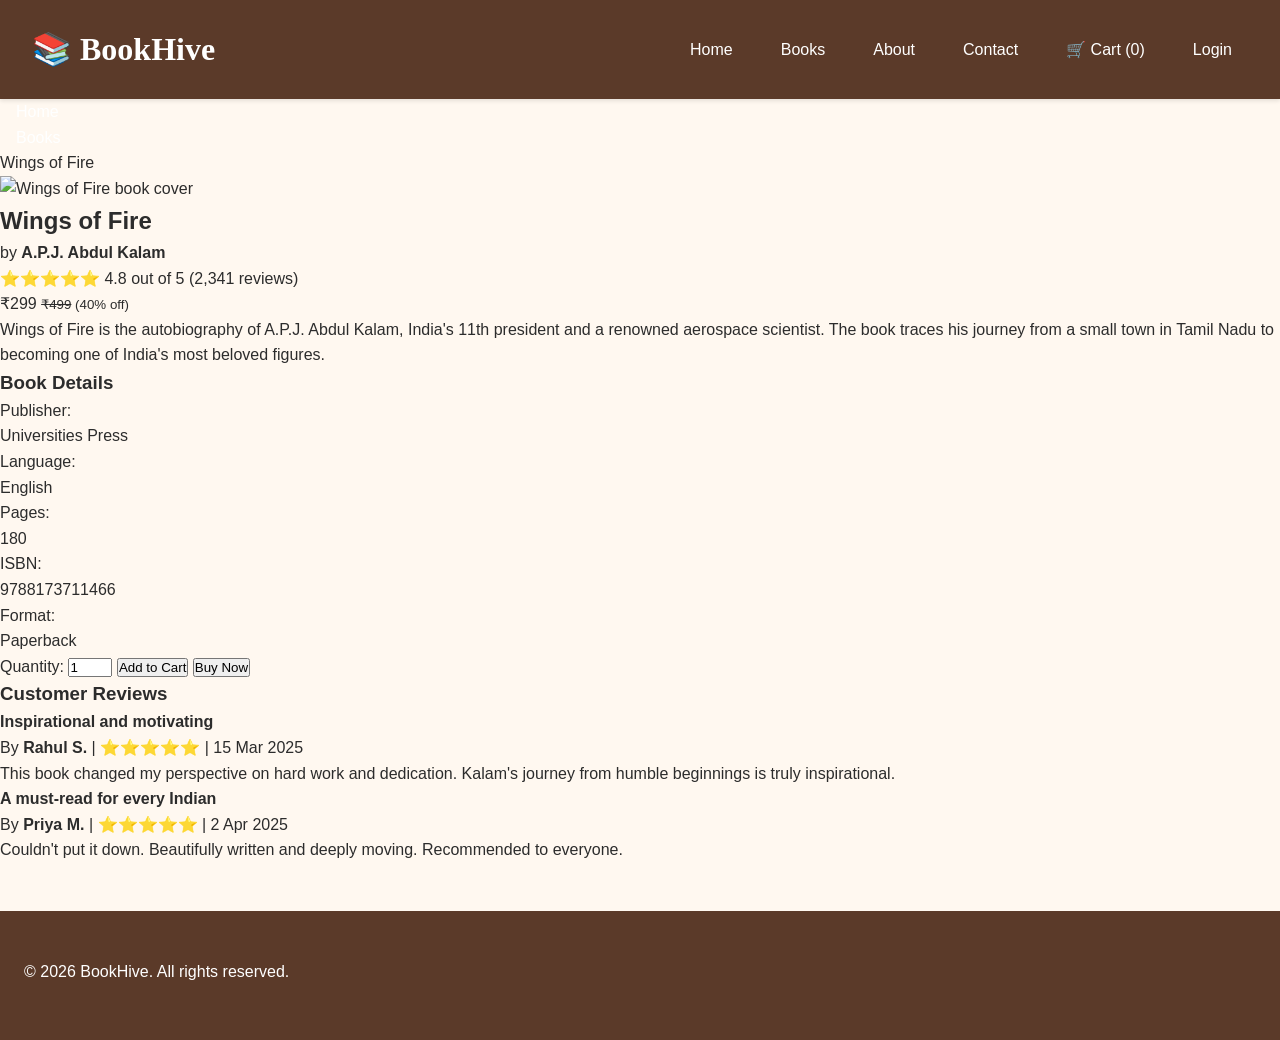
==== book.html @ 2920d227 "first halve before adding js components only html and css structure" ====
<!DOCTYPE html>
<html lang="en">
<head>
    <meta charset="UTF-8">
    <meta name="viewport" content="width=device-width, initial-scale=1.0">
    <title>Wings of Fire - BookHive</title>
        <link rel="icon" href="images/favicon.ico">
    <link rel="stylesheet" href="css/style.css">
    <link rel="stylesheet" href="css/books.css">
    <link rel="stylesheet" href="css/responsive.css">
</head>
<body>
 
    <header>
        <h1>📚 BookHive</h1>
        <nav>
            <a href="index.html">Home</a>
            <a href="books.html">Books</a>
            <a href="about.html">About</a>
            <a href="contact.html">Contact</a>
            <a href="cart.html">🛒 Cart (0)</a>
            <a href="login.html">Login</a>
        </nav>
    </header>
 
    <main>
        <!-- Breadcrumb navigation using a list -->
        <nav class="breadcrumb">
            <ol>
                <li><a href="index.html">Home</a></li>
                <li><a href="books.html">Books</a></li>
                <li>Wings of Fire</li>
            </ol>
        </nav>
 
        <article class="book-detail">
 
            <div class="book-image">
                <img src="images/books/wings-of-fire.jpg" alt="Wings of Fire book cover">
            </div>
 
            <div class="book-info">
                <h2>Wings of Fire</h2>
                <p class="author">by <strong>A.P.J. Abdul Kalam</strong></p>
 
                <div class="rating">
                    ⭐⭐⭐⭐⭐ 4.8 out of 5 (2,341 reviews)
                </div>
 
                <p class="price">₹299 <small><s>₹499</s> (40% off)</small></p>
 
                <p class="description">
                    Wings of Fire is the autobiography of A.P.J. Abdul Kalam, India's
                    11th president and a renowned aerospace scientist. The book traces
                    his journey from a small town in Tamil Nadu to becoming one of
                    India's most beloved figures.
                </p>
 
                <!-- Book details using a description list -->
                <h3>Book Details</h3>
                <dl class="book-details">
                    <dt>Publisher:</dt>
                    <dd>Universities Press</dd>
 
                    <dt>Language:</dt>
                    <dd>English</dd>
 
                    <dt>Pages:</dt>
                    <dd>180</dd>
 
                    <dt>ISBN:</dt>
                    <dd>9788173711466</dd>
 
                    <dt>Format:</dt>
                    <dd>Paperback</dd>
                </dl>
 
                <!-- Quantity and add to cart -->
                <div class="purchase-actions">
                    <label for="quantity">Quantity:</label>
                    <input type="number" id="quantity" value="1" min="1" max="10">
                    <button class="btn-primary">Add to Cart</button>
                    <button class="btn-secondary">Buy Now</button>
                </div>
            </div>
        </article>
 
        <!-- Reviews section -->
        <section class="reviews">
            <h3>Customer Reviews</h3>
 
            <article class="review">
                <h4>Inspirational and motivating</h4>
                <p class="reviewer">By <strong>Rahul S.</strong> | ⭐⭐⭐⭐⭐ | 15 Mar 2025</p>
                <p>This book changed my perspective on hard work and dedication. Kalam's
                journey from humble beginnings is truly inspirational.</p>
            </article>
 
            <article class="review">
                <h4>A must-read for every Indian</h4>
                <p class="reviewer">By <strong>Priya M.</strong> | ⭐⭐⭐⭐⭐ | 2 Apr 2025</p>
                <p>Couldn't put it down. Beautifully written and deeply moving.
                Recommended to everyone.</p>
            </article>
        </section>
 
    </main>
 
    <footer>
        <p>&copy; 2026 BookHive. All rights reserved.</p>
    </footer>
 
</body>
</html>
---- css/style.css ----
* {
    margin: 0;
    padding: 0;
    box-sizing: border-box;
}
 
html {
    font-size: 16px;
}
 
body {
    font-family: 'Inter', Arial, sans-serif;
    color: #2C2C2C;
    background-color: #FFF8F0;
    line-height: 1.6;
}
:root {
    /* Colors */
    --primary: #5B3A29;
    --accent: #F4A261;
    --bg: #FFF8F0;
    --text-dark: #2C2C2C;
    --text-muted: #6B6B6B;
    --success: #2E7D32;
    --error: #C62828;
    --white: #FFFFFF;
    --light-gray: #F5F5F5;
 
    /* Spacing */
    --space-xs: 0.5rem;   /* 8px */
    --space-sm: 1rem;     /* 16px */
    --space-md: 1.5rem;   /* 24px */
    --space-lg: 2rem;     /* 32px */
    --space-xl: 3rem;     /* 48px */
 
    /* Other */
    --border-radius: 8px;
    --max-width: 1200px;
    --shadow-sm: 0 2px 4px rgba(0,0,0,0.1);
    --shadow-md: 0 4px 12px rgba(0,0,0,0.15);
}
/*header part*/
header {
    background-color: var(--primary);
    color: var(--white);
    padding: var(--space-md) var(--space-lg);
    box-shadow: var(--shadow-sm);
    position: sticky;
    top: 0;
    z-index: 100;
    display: flex;
    justify-content: space-between;
    align-items: center;
    flex-wrap: wrap;
    gap: var(--space-md);
}
 
header h1 {
    font-family: 'Playfair Display', Georgia, serif;
    font-size: 2rem;
    margin-bottom: 0;
} 

nav {
    display: flex;
    gap: var(--space-sm);
    flex-wrap: wrap;
}
 
nav a {
    color: var(--white);
    text-decoration: none;
    padding: var(--space-xs) var(--space-sm);
    border-radius: 4px;
    transition: all 0.3s;
}
 
nav a:hover {
    background-color: var(--accent);
    color: var(--primary);
}


 
.btn {
    background-color: var(--accent);
    padding: var(--space-sm) var(--space-md);
    border-radius: var(--border-radius);
}
/*hero part*/
.hero {
    background: linear-gradient(135deg, #5B3A29 0%, #8B5E3C 100%);
    color: var(--white);
    text-align: center;
    padding: var(--space-xl) var(--space-md);
    min-height: 400px;
    display: flex;
    flex-direction: column;
    justify-content: center;
    align-items: center;
}
 
.hero h2 {
    font-family: 'Playfair Display', Georgia, serif;
    font-size: 3rem;
    margin-bottom: var(--space-sm);
}
 
.hero p {
    font-size: 1.25rem;
    margin-bottom: var(--space-lg);
    opacity: 0.9;
}
 
.hero .btn {
    background-color: var(--accent);
    color: var(--primary);
    padding: var(--space-sm) var(--space-lg);
    border-radius: var(--border-radius);
    text-decoration: none;
    font-weight: bold;
    transition: transform 0.2s, box-shadow 0.2s;
}
 
.hero .btn:hover {
    transform: translateY(-2px);
    box-shadow: var(--shadow-md);
}
/*featured book*/
.featured {
    padding: var(--space-xl) var(--space-md);
    max-width: var(--max-width);
    margin: 0 auto;
}
 
.featured h2 {
    font-family: 'Playfair Display', Georgia, serif;
    font-size: 2.5rem;
    color: var(--primary);
    text-align: center;
    margin-bottom: var(--space-lg);
}
 
/* MAKE FEATURED INTO A FLEXBOX CONTAINER */
.featured {
    display: flex;
    flex-wrap: wrap;
    justify-content: center;
    gap: var(--space-lg);
}

.book-grid {
    display: flex;
    flex-wrap: wrap;
    justify-content: center;
    gap: var(--space-lg);
    margin-top: var(--space-lg);
}
 
.book-card {
    background: var(--white);
    border-radius: var(--border-radius);
    padding: var(--space-md);
    box-shadow: var(--shadow-sm);
    text-align: center;
    transition: transform 0.3s, box-shadow 0.3s;
    flex: 1 1 250px;
    max-width: 280px;
}
 
.book-card:hover {
    transform: translateY(-5px);
    box-shadow: var(--shadow-md);
}
 
.book-card img {
    width: 100%;
    height: 250px;
    object-fit: cover;
    border-radius: 4px;
    margin-bottom: var(--space-sm);
}
 
.book-card h3 {
    font-family: 'Playfair Display', Georgia, serif;
    color: var(--primary);
    margin-bottom: var(--space-xs);
}
 
.book-card .author {
    color: var(--text-muted);
    margin-bottom: var(--space-sm);
}
 
.book-card .price {
    font-size: 1.5rem;
    font-weight: bold;
    color: var(--accent);
    margin-bottom: var(--space-sm);
}
 
.book-card button {
    background-color: var(--primary);
    color: var(--white);
    border: none;
    padding: var(--space-sm) var(--space-md);
    border-radius: var(--border-radius);
    cursor: pointer;
    width: 100%;
    transition: background-color 0.3s;
}
 
.book-card button:hover {
    background-color: #8B5E3C;
}
/*footer part*/
footer {
    background-color: var(--primary);
    color: var(--white);
    padding: var(--space-xl) var(--space-md);
    margin-top: var(--space-xl);
}
footer p {
    margin-bottom: var(--space-xs);
}
 
footer a {
    color: var(--accent);
    text-decoration: none;
    margin: 0 var(--space-xs);
}
 
footer a:hover {
    text-decoration: underline;
}
 
.footer-content {
    display: flex;
    flex-wrap: wrap;
    gap: var(--space-lg);
    max-width: var(--max-width);
    margin: 0 auto;
}
 
.footer-column {
    flex: 1 1 200px;
}
 
.footer-column h4 {
    font-family: 'Playfair Display', Georgia, serif;
    margin-bottom: var(--space-md);
    color: var(--accent);
}
 
.footer-column ul {
    list-style: none;
}
 
.footer-column li {
    margin-bottom: var(--space-xs);
}
 
.footer-column a {
    color: var(--white);
    text-decoration: none;
    transition: color 0.3s;
}
 
.footer-column a:hover {
    color: var(--accent);
}
 
.footer-bottom {
    text-align: center;
    padding-top: var(--space-lg);
    margin-top: var(--space-lg);
    border-top: 1px solid rgba(255,255,255,0.2);
}
/*category*/
.categories {
    background-color: var(--light-gray);
    padding: var(--space-xl) var(--space-md);
}
 
.categories h2 {
    font-family: 'Playfair Display', Georgia, serif;
    font-size: 2.5rem;
    color: var(--primary);
    text-align: center;
    margin-bottom: var(--space-lg);
    max-width: var(--max-width);
    margin-left: auto;
    margin-right: auto;
}
 
.category-list-container {
    display: flex;
    flex-wrap: wrap;
    justify-content: center;
    gap: var(--space-md);
    max-width: var(--max-width);
    margin: 0 auto;
}
 
.category {
    background: var(--white);
    padding: var(--space-lg);
    border-radius: var(--border-radius);
    text-align: center;
    box-shadow: var(--shadow-sm);
    flex: 1 1 200px;
    max-width: 240px;
    cursor: pointer;
    transition: all 0.3s;
}
 
.category:hover {
    background-color: var(--accent);
    color: var(--primary);
    transform: scale(1.05);
}
 
.category h3 {
    font-family: 'Playfair Display', Georgia, serif;
    margin-bottom: var(--space-sm);
}
/* ===========================
   ANIMATIONS
   =========================== */
 
/* Fade in on page load */
@keyframes fadeIn {
    from {
        opacity: 0;
        transform: translateY(20px);
    }
    to {
        opacity: 1;
        transform: translateY(0);
    }
}
 
.hero h2,
.hero p,
.hero .btn {
    animation: fadeIn 0.8s ease-out forwards;
}
 
.hero p {
    animation-delay: 0.2s;
    opacity: 0;
}
 
.hero .btn {
    animation-delay: 0.4s;
    opacity: 0;
}
 
/* Pulse for sale tags */
@keyframes pulse {
    0%, 100% { transform: scale(1); }
    50% { transform: scale(1.05); }
}
 
.sale-tag {
    background: var(--error);
    color: var(--white);
    padding: 4px 8px;
    border-radius: 4px;
    font-size: 0.8rem;
    display: inline-block;
    animation: pulse 2s infinite;
}
 
/* Loading spinner */
@keyframes spin {
    from { transform: rotate(0deg); }
    to { transform: rotate(360deg); }
}
 
.spinner {
    width: 40px;
    height: 40px;
    border: 4px solid #f3f3f3;
    border-top-color: var(--primary);
    border-radius: 50%;
    animation: spin 1s linear infinite;
    margin: var(--space-lg) auto;
}
---- css/responsive.css ----
/* ===========================
   RESPONSIVE DESIGN
   =========================== */
 
/* ===========================
   TABLET (768px and below)
   =========================== */
@media (max-width: 768px) {
 
    /* Header - stack on mobile */
    header {
        flex-direction: column;
        text-align: center;
        gap: var(--space-sm);
    }
 
    header h1 {
        font-size: 1.5rem;
    }
 
    nav {
        justify-content: center;
        gap: var(--space-xs);
    }
 
    nav a {
        font-size: 0.9rem;
        padding: 4px 8px;
    }
 
    /* Hero - smaller text */
    .hero h2 {
        font-size: 2rem;
    }
 
    .hero p {
        font-size: 1rem;
    }
 
    .hero {
        padding: var(--space-lg) var(--space-md);
        min-height: 300px;
    }
 
    /* Featured books - tighter grid */
    .featured h2 {
        font-size: 2rem;
    }
 
    /* Filters - stack on mobile */
    .filter-controls {
        flex-direction: column;
    }
 
    /* Cart table - hide some columns on mobile */
    .cart-table thead {
        display: none;
    }
 
    .cart-table tbody tr {
        display: block;
        margin-bottom: var(--space-md);
        background: var(--white);
        padding: var(--space-md);
        border-radius: var(--border-radius);
    }
 
    .cart-table td {
        display: block;
        text-align: left;
        padding: var(--space-xs) 0;
    }
}
 
/* ===========================
   MOBILE (480px and below)
   =========================== */
@media (max-width: 480px) {
 
    /* Even tighter on phones */
    header h1 {
        font-size: 1.25rem;
    }
 
    .hero h2 {
        font-size: 1.5rem;
    }
 
    .book-card img {
        height: 180px;
    }
 
    .footer-content {
        flex-direction: column;
        text-align: center;
    }
}
 
/* ===========================
   LARGE DESKTOPS (1400px+)
   =========================== */
@media (min-width: 1400px) {
 
    .hero h2 {
        font-size: 4rem;
    }
 
    .featured h2,
    .categories h2 {
        font-size: 3rem;
    }
}
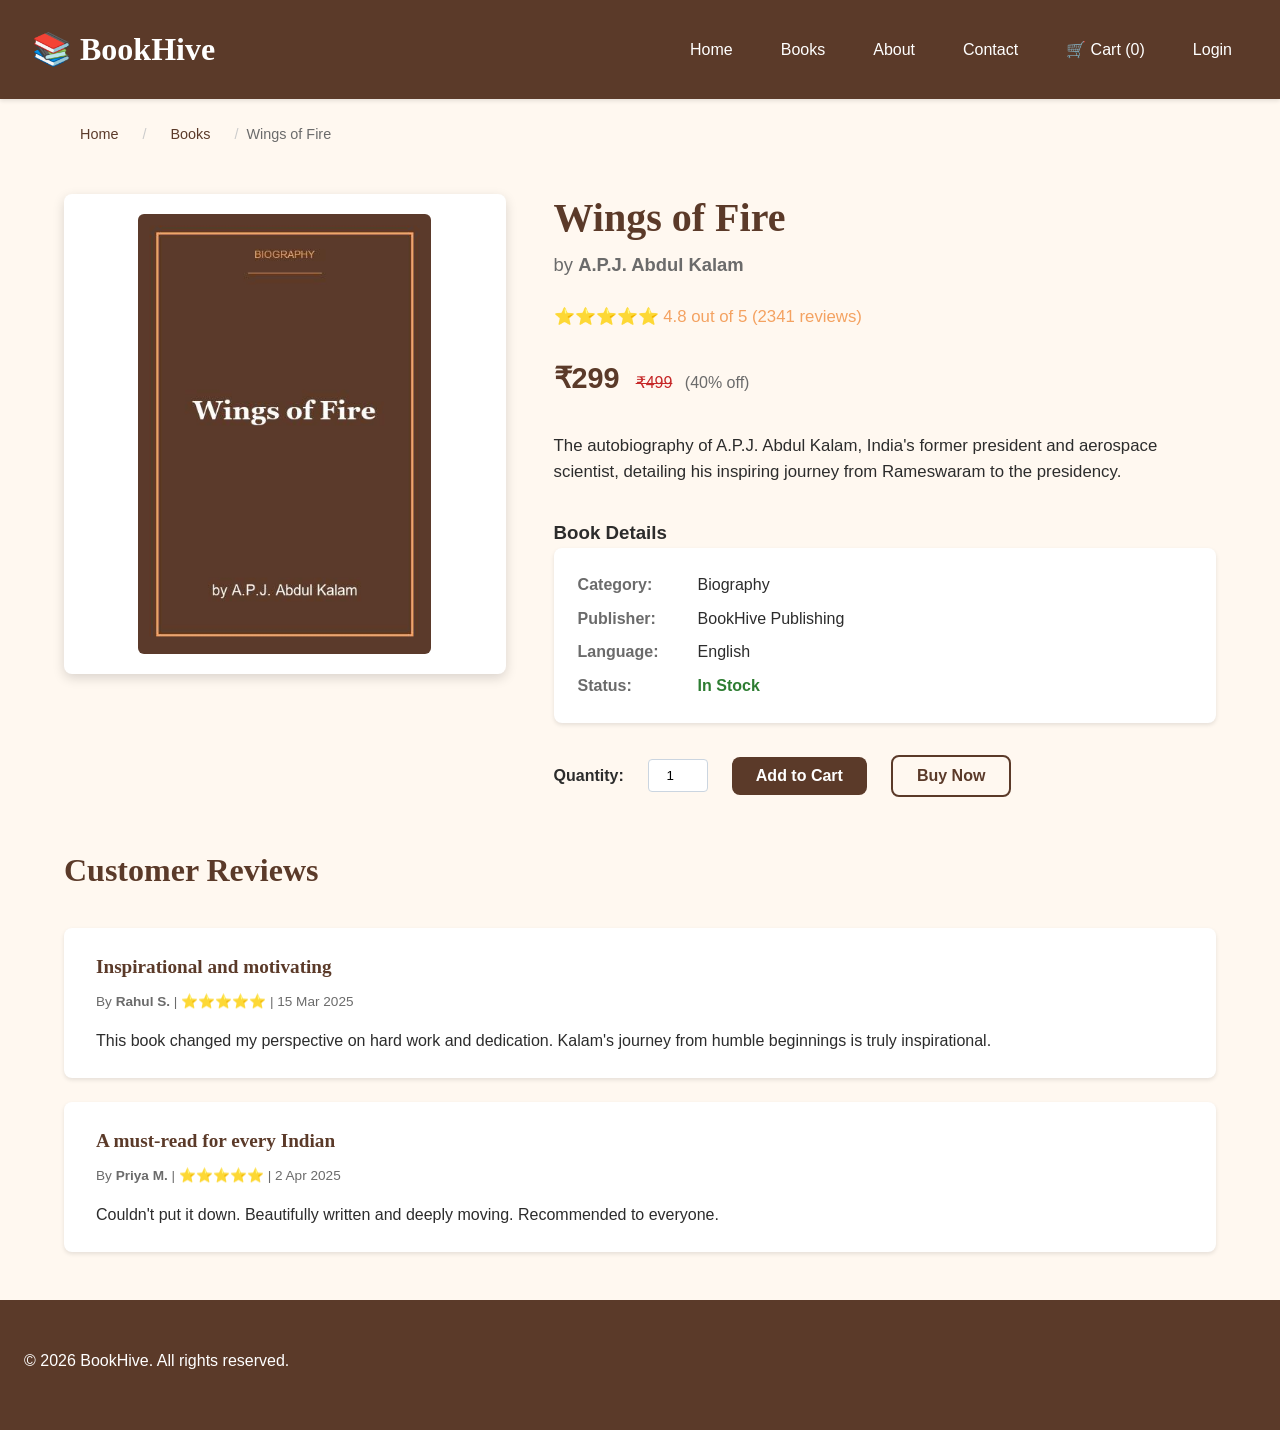
==== commit 4e241a97: "did some stuff" ====
--- a/book.html
+++ b/book.html
@@ -18,7 +18,7 @@
             <a href="books.html">Books</a>
             <a href="about.html">About</a>
             <a href="contact.html">Contact</a>
-            <a href="cart.html">🛒 Cart (0)</a>
+            <a href="cart.html" id="cart-link">🛒 Cart (<span id="cart-count">0</span>)</a>
             <a href="login.html">Login</a>
         </nav>
     </header>
@@ -110,5 +110,8 @@
         <p>&copy; 2026 BookHive. All rights reserved.</p>
     </footer>
  
+    <script src="js/books.js"></script>
+    <script src="js/cart.js"></script>
+    <script src="js/main.js"></script>
 </body>
 </html>
--- a/css/style.css
+++ b/css/style.css
@@ -387,3 +387,484 @@
     animation: spin 1s linear infinite;
     margin: var(--space-lg) auto;
 }
+
+/* ===========================
+   BREADCRUMBS
+   =========================== */
+.breadcrumb {
+    max-width: var(--max-width);
+    margin: var(--space-md) auto;
+    padding: 0 var(--space-md);
+}
+.breadcrumb ol {
+    display: flex;
+    list-style: none;
+    gap: var(--space-xs);
+    font-size: 0.9rem;
+    color: var(--text-muted);
+}
+.breadcrumb li a {
+    color: var(--primary);
+    text-decoration: none;
+}
+.breadcrumb li a:hover {
+    text-decoration: underline;
+}
+.breadcrumb li:not(:last-child)::after {
+    content: "/";
+    margin-left: var(--space-xs);
+    color: #ccc;
+}
+
+/* ===========================
+   FORM PAGES (Login, Signup, Contact)
+   =========================== */
+.form-section, .contact-section {
+    max-width: 500px;
+    margin: var(--space-xl) auto;
+    background: var(--white);
+    padding: var(--space-xl);
+    border-radius: var(--border-radius);
+    box-shadow: var(--shadow-md);
+}
+.contact-section {
+    max-width: 600px;
+}
+.form-section h2, .contact-section h2 {
+    font-family: 'Playfair Display', Georgia, serif;
+    color: var(--primary);
+    font-size: 2rem;
+    margin-bottom: var(--space-xs);
+    text-align: center;
+}
+.form-section p, .contact-section p {
+    color: var(--text-muted);
+    text-align: center;
+    margin-bottom: var(--space-lg);
+}
+.form-group {
+    margin-bottom: var(--space-md);
+    display: flex;
+    flex-direction: column;
+    gap: var(--space-xs);
+}
+.form-group label {
+    font-weight: 600;
+    color: var(--text-dark);
+    font-size: 0.95rem;
+}
+.form-group input[type="text"],
+.form-group input[type="email"],
+.form-group input[type="tel"],
+.form-group input[type="password"],
+.form-group input[type="date"],
+.form-group select,
+.form-group textarea {
+    padding: 10px 14px;
+    border: 2px solid #e2e8f0;
+    border-radius: var(--border-radius);
+    font-family: inherit;
+    font-size: 1rem;
+    color: var(--text-dark);
+    background: #fff;
+    transition: border-color 0.3s, box-shadow 0.3s;
+}
+.form-group input:focus,
+.form-group select:focus,
+.form-group textarea:focus {
+    outline: none;
+    border-color: var(--accent);
+    box-shadow: 0 0 0 3px rgba(244, 162, 97, 0.2);
+}
+.checkbox-group {
+    flex-direction: row;
+    align-items: center;
+    gap: var(--space-xs);
+}
+.checkbox-group input {
+    width: 18px;
+    height: 18px;
+    cursor: pointer;
+}
+.checkbox-group label {
+    font-weight: normal;
+    cursor: pointer;
+}
+.checkbox-grid {
+    display: grid;
+    grid-template-columns: repeat(auto-fit, minmax(120px, 1fr));
+    gap: var(--space-xs);
+    margin-top: var(--space-xs);
+}
+.checkbox-grid label {
+    font-weight: normal;
+    display: flex;
+    align-items: center;
+    gap: var(--space-xs);
+    cursor: pointer;
+}
+.password-wrapper {
+    position: relative;
+    display: flex;
+}
+.password-wrapper input {
+    flex: 1;
+    padding-right: 45px;
+}
+.password-wrapper .toggle-btn {
+    position: absolute;
+    right: 5px;
+    top: 50%;
+    transform: translateY(-50%);
+    background: none;
+    border: none;
+    cursor: pointer;
+    font-size: 1.2rem;
+    padding: 5px;
+    display: flex;
+    align-items: center;
+    justify-content: center;
+    color: var(--text-muted);
+}
+.btn-primary, .btn-secondary {
+    display: block;
+    width: 100%;
+    padding: 12px;
+    border-radius: var(--border-radius);
+    font-size: 1rem;
+    font-weight: 600;
+    cursor: pointer;
+    text-align: center;
+    text-decoration: none;
+    transition: all 0.3s;
+    border: none;
+}
+.btn-primary {
+    background: var(--primary);
+    color: var(--white);
+}
+.btn-primary:hover {
+    background: #8B5E3C;
+}
+.btn-secondary {
+    background: transparent;
+    color: var(--primary);
+    border: 2px solid var(--primary);
+    margin-top: var(--space-sm);
+}
+.btn-secondary:hover {
+    background: var(--primary);
+    color: var(--white);
+}
+.form-link {
+    text-align: center;
+    font-size: 0.9rem;
+    margin-top: var(--space-sm);
+}
+.form-link a {
+    color: var(--primary);
+    font-weight: 600;
+    text-decoration: none;
+}
+.form-link a:hover {
+    text-decoration: underline;
+}
+
+/* ===========================
+   CART PAGE
+   =========================== */
+.cart-section {
+    max-width: var(--max-width);
+    margin: var(--space-xl) auto;
+    padding: 0 var(--space-md);
+}
+.cart-section h2 {
+    font-family: 'Playfair Display', Georgia, serif;
+    color: var(--primary);
+    font-size: 2.5rem;
+    margin-bottom: var(--space-lg);
+}
+.cart-table {
+    width: 100%;
+    border-collapse: collapse;
+    margin-bottom: var(--space-xl);
+    background: var(--white);
+    border-radius: var(--border-radius);
+    overflow: hidden;
+    box-shadow: var(--shadow-sm);
+}
+.cart-table th, .cart-table td {
+    padding: var(--space-md);
+    text-align: left;
+    border-bottom: 1px solid #edf2f7;
+}
+.cart-table th {
+    background: var(--primary);
+    color: var(--white);
+    font-weight: 600;
+}
+.cart-table tbody tr:hover {
+    background: #fffcf8;
+}
+.cart-table img {
+    border-radius: 4px;
+    box-shadow: var(--shadow-sm);
+}
+.qty-input {
+    width: 60px;
+    padding: 6px;
+    border: 1px solid #cbd5e0;
+    border-radius: 4px;
+    text-align: center;
+}
+.remove-btn {
+    background: none;
+    border: none;
+    cursor: pointer;
+    font-size: 1.2rem;
+    transition: transform 0.2s;
+}
+.remove-btn:hover {
+    transform: scale(1.2);
+}
+.order-summary {
+    max-width: 400px;
+    margin-left: auto;
+    background: var(--white);
+    padding: var(--space-lg);
+    border-radius: var(--border-radius);
+    box-shadow: var(--shadow-md);
+}
+.order-summary h3 {
+    font-family: 'Playfair Display', Georgia, serif;
+    color: var(--primary);
+    margin-bottom: var(--space-md);
+    border-bottom: 2px solid var(--accent);
+    padding-bottom: var(--space-xs);
+}
+.order-summary dl {
+    display: grid;
+    grid-template-columns: 1fr auto;
+    gap: var(--space-sm) 0;
+    margin-bottom: var(--space-lg);
+}
+.order-summary dt {
+    color: var(--text-muted);
+}
+.order-summary dd {
+    text-align: right;
+    font-weight: 600;
+}
+.order-summary dt:col-span-1,
+.order-summary dd:col-span-1 {
+    font-size: 1.2rem;
+    color: var(--primary);
+    border-top: 1px solid #edf2f7;
+    padding-top: var(--space-sm);
+    margin-top: var(--space-sm);
+}
+.order-summary dt.grand-total,
+.order-summary dd.grand-total {
+    font-size: 1.25rem;
+    color: var(--primary);
+    border-top: 2px solid #e2e8f0;
+    padding-top: var(--space-sm);
+    margin-top: var(--space-sm);
+    font-weight: bold;
+}
+
+/* ===========================
+   BOOK DETAILS PAGE
+   =========================== */
+.book-detail {
+    display: grid;
+    grid-template-columns: 1fr 1.5fr;
+    gap: var(--space-xl);
+    max-width: var(--max-width);
+    margin: var(--space-xl) auto;
+    padding: 0 var(--space-md);
+}
+.book-image {
+    background: var(--white);
+    padding: var(--space-md);
+    border-radius: var(--border-radius);
+    box-shadow: var(--shadow-md);
+    display: flex;
+    align-items: center;
+    justify-content: center;
+    max-height: 480px;
+}
+.book-image img {
+    max-width: 100%;
+    height: auto;
+    border-radius: 6px;
+    max-height: 440px;
+    object-fit: contain;
+}
+.book-info h2 {
+    font-family: 'Playfair Display', Georgia, serif;
+    font-size: 2.5rem;
+    color: var(--primary);
+    line-height: 1.2;
+    margin-bottom: var(--space-xs);
+}
+.book-info .author {
+    font-size: 1.15rem;
+    color: var(--text-muted);
+    margin-bottom: var(--space-md);
+}
+.book-info .rating {
+    color: var(--accent);
+    font-size: 1.05rem;
+    margin-bottom: var(--space-md);
+}
+.book-info .price {
+    font-size: 1.8rem;
+    font-weight: bold;
+    color: var(--primary);
+    margin-bottom: var(--space-lg);
+}
+.book-info .price small {
+    font-size: 1rem;
+    color: var(--text-muted);
+    font-weight: normal;
+}
+.book-info .price s {
+    color: var(--error);
+    margin: 0 var(--space-xs);
+}
+.book-info .description {
+    font-size: 1.05rem;
+    margin-bottom: var(--space-lg);
+}
+.book-details {
+    display: grid;
+    grid-template-columns: 120px 1fr;
+    gap: var(--space-xs) 0;
+    margin-bottom: var(--space-lg);
+    background: var(--white);
+    padding: var(--space-md);
+    border-radius: var(--border-radius);
+    box-shadow: var(--shadow-sm);
+}
+.book-details dt {
+    font-weight: 600;
+    color: var(--text-muted);
+}
+.book-details dd {
+    color: var(--text-dark);
+}
+.purchase-actions {
+    display: flex;
+    align-items: center;
+    gap: var(--space-md);
+    margin-top: var(--space-lg);
+}
+.purchase-actions label {
+    font-weight: 600;
+}
+.purchase-actions input {
+    width: 60px;
+    padding: 8px;
+    border: 1px solid #cbd5e0;
+    border-radius: 4px;
+    text-align: center;
+}
+.purchase-actions .btn-primary,
+.purchase-actions .btn-secondary {
+    margin-top: 0;
+    width: auto;
+    padding: 10px 24px;
+}
+.reviews {
+    max-width: var(--max-width);
+    margin: var(--space-xl) auto;
+    padding: 0 var(--space-md);
+}
+.reviews h3 {
+    font-family: 'Playfair Display', Georgia, serif;
+    color: var(--primary);
+    font-size: 2rem;
+    margin-bottom: var(--space-lg);
+}
+.review {
+    background: var(--white);
+    padding: var(--space-md) var(--space-lg);
+    border-radius: var(--border-radius);
+    box-shadow: var(--shadow-sm);
+    margin-bottom: var(--space-md);
+}
+.review h4 {
+    font-family: 'Playfair Display', Georgia, serif;
+    color: var(--primary);
+    font-size: 1.2rem;
+    margin-bottom: var(--space-xs);
+}
+.review .reviewer {
+    font-size: 0.85rem;
+    color: var(--text-muted);
+    margin-bottom: var(--space-sm);
+}
+
+/* ===========================
+   ABOUT & CONTACT PAGE UTILS
+   =========================== */
+.about-section {
+    max-width: var(--max-width);
+    margin: var(--space-xl) auto;
+    padding: 0 var(--space-md);
+}
+.about-content {
+    display: grid;
+    grid-template-columns: 1.2fr 1fr;
+    gap: var(--space-xl);
+    align-items: center;
+}
+.about-text h2 {
+    font-family: 'Playfair Display', Georgia, serif;
+    color: var(--primary);
+    font-size: 2.5rem;
+    margin-bottom: var(--space-md);
+}
+.about-text p {
+    margin-bottom: var(--space-md);
+    font-size: 1.1rem;
+}
+.about-image img {
+    width: 100%;
+    border-radius: var(--border-radius);
+    box-shadow: var(--shadow-md);
+}
+.contact-info {
+    margin-top: var(--space-xl);
+    background: var(--white);
+    padding: var(--space-lg);
+    border-radius: var(--border-radius);
+    box-shadow: var(--shadow-sm);
+}
+.contact-info h3 {
+    font-family: 'Playfair Display', Georgia, serif;
+    color: var(--primary);
+    margin-bottom: var(--space-sm);
+}
+.contact-info p {
+    margin-bottom: var(--space-xs);
+    font-size: 1.05rem;
+}
+.contact-info a {
+    color: var(--primary);
+    font-weight: 600;
+    text-decoration: none;
+}
+.contact-info a:hover {
+    text-decoration: underline;
+}
+
+@media (max-width: 768px) {
+    .book-detail {
+        grid-template-columns: 1fr;
+    }
+    .about-content {
+        grid-template-columns: 1fr;
+    }
+}
--- a/css/books.css
+++ b/css/books.css
@@ -0,0 +1,139 @@
+CSS
+.page-header {
+    background: linear-gradient(135deg, #5B3A29 0%, #8B5E3C 100%);
+    color: var(--white);
+    text-align: center;
+    padding: var(--space-xl) var(--space-md);
+}
+ 
+.page-header h2 {
+    font-family: 'Playfair Display', Georgia, serif;
+    font-size: 2.5rem;
+    margin-bottom: var(--space-sm);
+}
+ 
+/*search nd filter*/
+.filters {
+    background: var(--white);
+    padding: var(--space-md);
+    box-shadow: var(--shadow-sm);
+    margin-bottom: var(--space-lg);
+}
+ 
+.search-box {
+    display: flex;
+    gap: var(--space-sm);
+    max-width: 600px;
+    margin: 0 auto var(--space-md);
+}
+ 
+.search-box input {
+    flex: 1;
+    padding: var(--space-sm);
+    border: 2px solid #ddd;
+    border-radius: var(--border-radius);
+    font-size: 1rem;
+}
+ 
+.search-box input:focus {
+    outline: none;
+    border-color: var(--primary);
+}
+ 
+.search-box button {
+    background: var(--primary);
+    color: var(--white);
+    border: none;
+    padding: var(--space-sm) var(--space-lg);
+    border-radius: var(--border-radius);
+    cursor: pointer;
+}
+ 
+.filter-controls {
+    display: flex;
+    gap: var(--space-md);
+    justify-content: center;
+    flex-wrap: wrap;
+}
+ 
+.filter-controls select {
+    padding: var(--space-sm);
+    border: 1px solid #ddd;
+    border-radius: var(--border-radius);
+}
+ 
+/* ===========================
+   THE GRID - The Star of This Phase
+   =========================== */
+.books-grid {
+    display: grid;
+    grid-template-columns: repeat(auto-fit, minmax(220px, 1fr));
+    gap: var(--space-lg);
+    padding: var(--space-md);
+    max-width: var(--max-width);
+    margin: 0 auto;
+}
+ 
+.book-card {
+    background: var(--white);
+    border-radius: var(--border-radius);
+    padding: var(--space-md);
+    box-shadow: var(--shadow-sm);
+    text-align: center;
+    transition: all 0.3s;
+}
+ 
+.book-card:hover {
+    transform: translateY(-5px);
+    box-shadow: var(--shadow-md);
+}
+ 
+.book-card img {
+    width: 100%;
+    height: 220px;
+    object-fit: cover;
+    border-radius: 4px;
+    margin-bottom: var(--space-sm);
+}
+ 
+.book-card h3 {
+    font-family: 'Playfair Display', Georgia, serif;
+    color: var(--primary);
+    font-size: 1.1rem;
+    margin-bottom: var(--space-xs);
+}
+ 
+.book-card .author {
+    color: var(--text-muted);
+    font-size: 0.9rem;
+    margin-bottom: var(--space-xs);
+}
+ 
+.book-card .rating {
+    color: var(--accent);
+    font-size: 0.9rem;
+    margin-bottom: var(--space-sm);
+}
+ 
+.book-card .price {
+    font-size: 1.4rem;
+    font-weight: bold;
+    color: var(--primary);
+    margin-bottom: var(--space-sm);
+}
+ 
+.book-card button {
+    width: 100%;
+    background: var(--primary);
+    color: var(--white);
+    border: none;
+    padding: var(--space-sm);
+    border-radius: var(--border-radius);
+    cursor: pointer;
+    transition: background 0.3s;
+}
+ 
+.book-card button:hover {
+    background: var(--accent);
+    color: var(--primary);
+}
